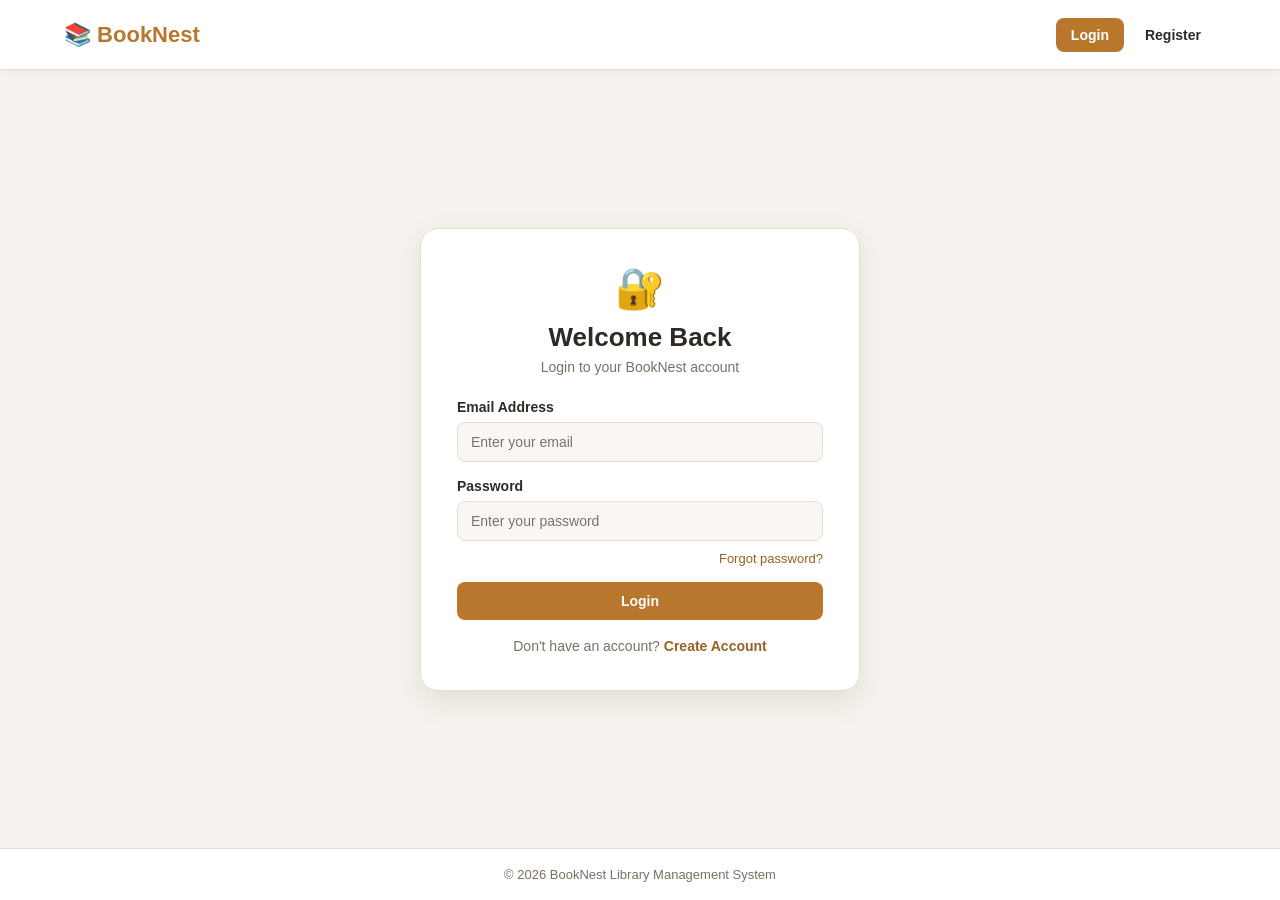
==== pages/book.html @ a6de9dfb "Initial project upload" ====
<!DOCTYPE html>
<html lang="en">
<head>
    <meta charset="UTF-8">
    <meta name="viewport" content="width=device-width, initial-scale=1.0">
    <title>BookNest - Books</title>
    <link rel="stylesheet" href="../CSS/common.css">
    <script src="../Js/common.js"></script>
</head>
<body>

<div id="navbar"></div>

<main class="container">

    <div class="page-heading">
        <h1>📚 Book Management</h1>
        <p>Manage your library books easily.</p>
    </div>

    <!-- Add Book Form -->

    <section class="form-section">

        <h2 id="formTitle">➕ Add New Book</h2>

        <form id="bookForm" onsubmit="addBook(event)">

            <div class="form-grid">

                <div class="input-group">
                    <label>Book ID</label>
                    <input type="text" id="bookId"
                           placeholder="Enter Book ID" required>
                </div>

                <div class="input-group">
                    <label>Book Name</label>
                    <input type="text" id="bookName"
                           placeholder="Enter Book Name" required>
                </div>

                <div class="input-group">
                    <label>Author</label>
                    <input type="text" id="author"
                           placeholder="Enter Author Name" required>
                </div>

                <div class="input-group">
                    <label>Category</label>
                    <select id="category" required>
                        <option value="">Select Category</option>
                        <option>Fiction</option>
                        <option>Non-Fiction</option>
                        <option>Science</option>
                        <option>Technology</option>
                        <option>History</option>
                        <option>Biography</option>
                        <option>Education</option>
                        <option>Novel</option>
                    </select>
                </div>

                <div class="input-group">
                    <label>Publisher</label>
                    <input type="text" id="publisher"
                           placeholder="Enter Publisher" required>
                </div>

                <div class="input-group">
                    <label>Year</label>
                    <input type="number" id="year"
                           placeholder="Enter Year" min="1" required>
                </div>

                <div class="input-group">
                    <label>Quantity</label>
                    <input type="number" id="quantity"
                           placeholder="Enter Quantity" min="1" required>
                </div>

            </div>

            <div class="form-buttons">
                <button type="submit" id="submitBtn" class="add-btn">
                    Add Book
                </button>

                <button type="button" class="reset-btn" onclick="cancelEdit()">
                    Clear
                </button>
            </div>

        </form>

    </section>


    <!-- Book History -->

    <section class="history-section">

        <div class="history-heading">
            <div>
                <h2>📖 Book History</h2>
                <p>All books available in your library</p>
            </div>

            <div class="book-count">
                Total Books: <span id="bookCount">0</span>
            </div>
        </div>

        <!-- Search -->

        <div class="search-box">
            <input type="text" id="searchInput"
                   placeholder="Search Book Name, Author or Category..."
                   oninput="searchBooks()">
        </div>

        <!-- Table -->

        <div class="table-container">
            <table>
                <thead>
                    <tr>
                        <th>Book ID</th>
                        <th>Book Name</th>
                        <th>Author</th>
                        <th>Category</th>
                        <th>Quantity</th>
                        <th>Action</th>
                    </tr>
                </thead>

                <tbody id="bookTableBody"></tbody>
            </table>
        </div>

        <p id="emptyMessage"></p>

    </section>

    <a href="dashboard.html" class="back-btn">
        ← Back to Dashboard
    </a>

</main>

<footer>
    <p>© 2026 BookNest Library Management System</p>
</footer>

<script src="../Js/book.js"></script>

</body>
</html>
---- CSS/common.css ----
/* ==========================================
   BookNest - Shared Light Theme
   Used by every page (navbar, footer, cards,
   forms, tables, buttons are identical)
   ========================================== */

:root {
    --bg: #f6f3ee;
    --surface: #ffffff;
    --surface-alt: #faf7f2;
    --border: #e6dfd3;
    --text: #2f2a24;
    --muted: #7a7064;
    --primary: #b9772e;
    --primary-dark: #9a6122;
    --primary-soft: #f6e9d6;
    --danger: #d64545;
    --success: #2f9e63;
    --shadow: 0 4px 16px rgba(60, 40, 15, 0.08);
}

* {
    margin: 0;
    padding: 0;
    box-sizing: border-box;
    font-family: "Segoe UI", Arial, sans-serif;
}

body {
    min-height: 100vh;
    display: flex;
    flex-direction: column;
    background: var(--bg);
    color: var(--text);
}

/* ---------- Navbar (same on every page) ---------- */

.navbar {
    height: 70px;
    padding: 0 5%;
    display: flex;
    align-items: center;
    justify-content: space-between;
    gap: 20px;
    background: var(--surface);
    border-bottom: 1px solid var(--border);
    box-shadow: 0 2px 8px rgba(60, 40, 15, 0.05);
    position: sticky;
    top: 0;
    z-index: 50;
}

.logo {
    font-size: 22px;
    font-weight: 700;
    color: var(--primary);
    white-space: nowrap;
    text-decoration: none;
}

.navbar nav {
    display: flex;
    align-items: center;
    gap: 6px;
    flex-wrap: wrap;
}

.navbar nav a {
    padding: 9px 15px;
    color: var(--text);
    text-decoration: none;
    font-size: 14px;
    font-weight: 600;
    border-radius: 8px;
    transition: 0.2s;
    white-space: nowrap;
}

.navbar nav a:hover {
    background: var(--primary-soft);
    color: var(--primary-dark);
}

.navbar nav a.active {
    background: var(--primary);
    color: #fff;
}

.navbar nav a.logout-link {
    color: var(--danger);
}

.navbar nav a.logout-link:hover {
    background: #fdeaea;
}

.user-chip {
    padding: 7px 14px;
    font-size: 13px;
    font-weight: 600;
    color: var(--primary-dark);
    background: var(--primary-soft);
    border-radius: 20px;
    white-space: nowrap;
}

/* ---------- Layout ---------- */

.container {
    width: 90%;
    max-width: 1200px;
    margin: 35px auto;
    flex: 1;
}

.page-heading,
.welcome {
    margin-bottom: 28px;
}

.page-heading h1,
.welcome h1 {
    font-size: 28px;
    color: var(--text);
    margin-bottom: 6px;
}

.page-heading p,
.welcome p {
    color: var(--muted);
}

/* ---------- Cards / sections ---------- */

.form-card,
.form-section,
.history-section,
.records-card,
.table-section,
.search-section,
.report-section,
.recent-books {
    background: var(--surface);
    border: 1px solid var(--border);
    border-radius: 14px;
    padding: 26px;
    margin-bottom: 26px;
    box-shadow: var(--shadow);
}

.form-card h2,
.form-section h2,
.history-section h2,
.records-card h2,
.table-section h2,
.search-section h2,
.report-section h2,
.recent-books h2 {
    font-size: 20px;
    color: var(--text);
    margin-bottom: 18px;
}

.history-heading,
.records-heading {
    display: flex;
    justify-content: space-between;
    align-items: center;
    flex-wrap: wrap;
    gap: 12px;
    margin-bottom: 18px;
}

.history-heading h2,
.records-heading h2 {
    margin-bottom: 4px;
}

.history-heading p,
.records-heading p {
    color: var(--muted);
    font-size: 14px;
}

.book-count,
.record-count {
    padding: 7px 15px;
    background: var(--primary-soft);
    color: var(--primary-dark);
    border-radius: 20px;
    font-size: 14px;
    font-weight: 600;
}

/* ---------- Forms ---------- */

.form-grid {
    display: grid;
    grid-template-columns: repeat(auto-fit, minmax(240px, 1fr));
    gap: 18px;
    margin-bottom: 22px;
}

.input-group,
.form-group {
    display: flex;
    flex-direction: column;
    gap: 7px;
}

label {
    font-size: 14px;
    font-weight: 600;
    color: var(--text);
}

input,
select {
    width: 100%;
    padding: 11px 13px;
    font-size: 14px;
    color: var(--text);
    background: var(--surface-alt);
    border: 1px solid var(--border);
    border-radius: 8px;
    outline: none;
    transition: 0.2s;
}

input:focus,
select:focus {
    border-color: var(--primary);
    background: #fff;
    box-shadow: 0 0 0 3px rgba(185, 119, 46, 0.15);
}

small {
    color: var(--muted);
    font-size: 12px;
}

.search-box input,
.search-container input,
.search-section input {
    max-width: 100%;
}

.search-box,
.search-container {
    margin-bottom: 18px;
}

/* ---------- Buttons ---------- */

.form-buttons {
    display: flex;
    gap: 12px;
    flex-wrap: wrap;
}

button,
.view-btn,
.back-btn {
    cursor: pointer;
    font-size: 14px;
    font-weight: 600;
    border: none;
    border-radius: 8px;
    padding: 11px 22px;
    text-decoration: none;
    display: inline-block;
    transition: 0.2s;
}

.add-btn,
.issue-btn,
.return-btn,
.view-btn {
    background: var(--primary);
    color: #fff;
}

.add-btn:hover,
.issue-btn:hover,
.return-btn:hover,
.view-btn:hover {
    background: var(--primary-dark);
}

.reset-btn,
.cancel-btn,
.back-btn {
    background: #efe9df;
    color: var(--text);
}

.reset-btn:hover,
.cancel-btn:hover,
.back-btn:hover {
    background: #e4dccf;
}

.edit-btn,
.delete-btn {
    padding: 6px 13px;
    font-size: 13px;
    margin-right: 6px;
    color: #fff;
}

.edit-btn { background: #3b82c4; }
.edit-btn:hover { background: #2f6ca6; }
.delete-btn { background: var(--danger); }
.delete-btn:hover { background: #b83636; }

.view-btn { margin-top: 20px; }
.back-section { margin: 10px 0 30px; }
.back-btn { margin-bottom: 30px; }

/* ---------- Tables ---------- */

.table-container,
.table-wrapper {
    overflow-x: auto;
    border: 1px solid var(--border);
    border-radius: 10px;
}

table {
    width: 100%;
    border-collapse: collapse;
    min-width: 600px;
    background: var(--surface);
}

th {
    background: var(--primary-soft);
    color: var(--primary-dark);
    text-align: left;
    padding: 13px 15px;
    font-size: 14px;
}

td {
    padding: 12px 15px;
    font-size: 14px;
    border-top: 1px solid var(--border);
    color: var(--text);
}

tbody tr:hover {
    background: var(--surface-alt);
}

.empty-message,
#emptyMessage {
    color: var(--muted);
    text-align: center;
    padding: 12px;
}

.status {
    display: inline-block;
    padding: 4px 12px;
    font-size: 12px;
    font-weight: 700;
    border-radius: 20px;
    background: #fff1d6;
    color: #a06a00;
}

.status.returned {
    background: #dcf5e7;
    color: var(--success);
}

/* ---------- Dashboard / report cards ---------- */

.stats,
.summary-cards {
    display: grid;
    grid-template-columns: repeat(auto-fit, minmax(200px, 1fr));
    gap: 20px;
    margin-bottom: 28px;
}

.stat-card,
.summary-card {
    background: var(--surface);
    border: 1px solid var(--border);
    border-radius: 14px;
    padding: 22px;
    box-shadow: var(--shadow);
    transition: 0.2s;
}

.stat-card:hover,
.summary-card:hover {
    transform: translateY(-3px);
    border-color: var(--primary);
}

.stat-icon { font-size: 28px; margin-bottom: 10px; }
.stat-card h3,
.summary-card h3 { font-size: 14px; color: var(--muted); font-weight: 600; }
.stat-card h2 { font-size: 32px; color: var(--primary); margin: 8px 0; }
.stat-card p { font-size: 13px; color: var(--muted); }
.summary-card p { font-size: 30px; font-weight: 700; color: var(--primary); margin-top: 8px; }

.welcome {
    background: linear-gradient(120deg, #fbefdc, #fff);
    border: 1px solid var(--border);
    border-radius: 14px;
    padding: 28px;
}

/* ---------- Footer ---------- */

footer {
    padding: 18px;
    text-align: center;
    font-size: 13px;
    color: var(--muted);
    background: var(--surface);
    border-top: 1px solid var(--border);
}

/* ---------- Auth pages (login / register / forgot) ---------- */

.auth-main {
    flex: 1;
    display: flex;
    align-items: center;
    justify-content: center;
    padding: 40px 20px;
}

.auth-box {
    width: 100%;
    max-width: 440px;
    padding: 36px;
    background: var(--surface);
    border: 1px solid var(--border);
    border-radius: 18px;
    box-shadow: 0 10px 30px rgba(60, 40, 15, 0.1);
    text-align: center;
}

.auth-box .auth-icon { font-size: 40px; margin-bottom: 10px; }
.auth-box h1 { font-size: 26px; margin-bottom: 6px; }
.auth-box .subtitle { color: var(--muted); margin-bottom: 24px; font-size: 14px; }
.auth-box form { text-align: left; }
.auth-box .input-group { margin-bottom: 16px; }
.auth-box .auth-btn { width: 100%; background: var(--primary); color: #fff; margin-top: 6px; }
.auth-box .auth-btn:hover { background: var(--primary-dark); }
.auth-box .auth-text { margin-top: 18px; font-size: 14px; color: var(--muted); }
.auth-box .auth-text a { color: var(--primary-dark); font-weight: 600; text-decoration: none; }
.auth-box .terms label { display: flex; align-items: center; gap: 8px; font-weight: 400; margin-bottom: 14px; }
.auth-box .terms input { width: auto; }
.auth-box .forgot-link { display: block; text-align: right; font-size: 13px; margin: -6px 0 10px; color: var(--primary-dark); text-decoration: none; }
.error-text { color: var(--danger); font-size: 12px; min-height: 14px; }

/* ---------- Landing page ---------- */

.hero {
    flex: 1;
    display: flex;
    align-items: center;
    padding: 60px 8%;
    background: linear-gradient(135deg, #fbefdc 0%, #f6f3ee 60%);
}

.hero-content { max-width: 640px; }
.hero .tagline { color: var(--primary); font-size: 13px; font-weight: 700; letter-spacing: 3px; margin-bottom: 16px; }
.hero h1 { font-size: clamp(38px, 5vw, 64px); line-height: 1.1; margin-bottom: 20px; }
.hero h1 span { display: block; color: var(--primary); font-family: Georgia, serif; font-style: italic; }
.hero .description { color: var(--muted); font-size: 17px; line-height: 1.8; margin-bottom: 28px; }
.get-started { background: var(--primary); color: #fff; padding: 14px 30px; border-radius: 30px; font-size: 16px; }
.get-started:hover { background: var(--primary-dark); }

/* ---------- Responsive ---------- */

@media (max-width: 900px) {
    .navbar { height: auto; padding: 12px 4%; flex-wrap: wrap; justify-content: center; }
    .navbar nav { justify-content: center; }
}
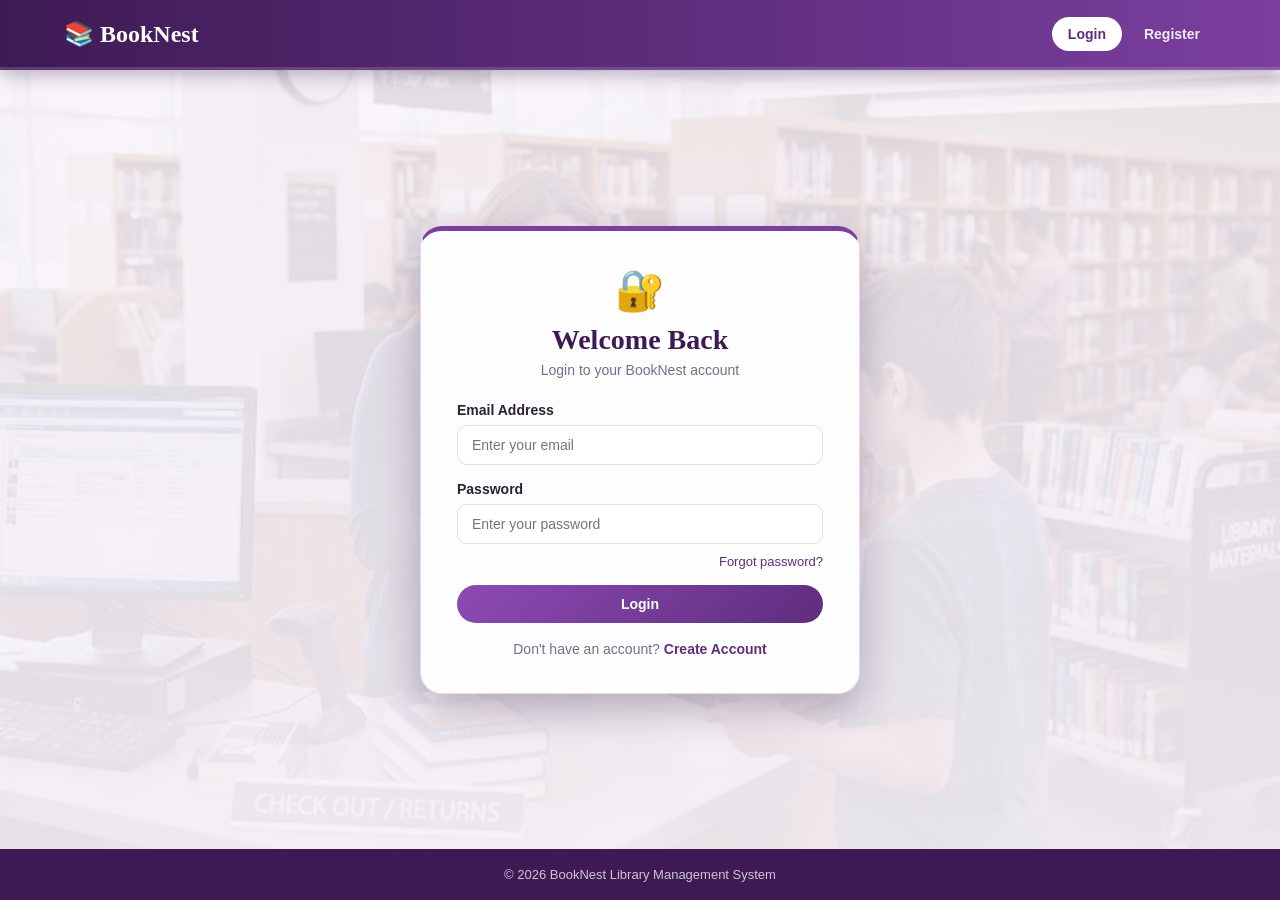
==== commit 9efd0ed3: "Update BookNest styling and book fields Co-authored-by: Copilot <223556219+Copilot@users.noreply.git" ====
--- a/pages/book.html
+++ b/pages/book.html
@@ -79,6 +79,16 @@
                     <input type="number" id="quantity"
                            placeholder="Enter Quantity" min="1" required>
                 </div>
+                <div class="input-group">
+                    <label>Price</label>
+                    <input type="number" id="price"
+                           placeholder="Enter Price" min="0" step="0.01" required>
+                </div>
+                <div class="input-group">
+                    <label>URL</label>
+                    <input type="text" id="url"
+                           placeholder="Enter Book URL" required>
+                </div>
 
             </div>
 
